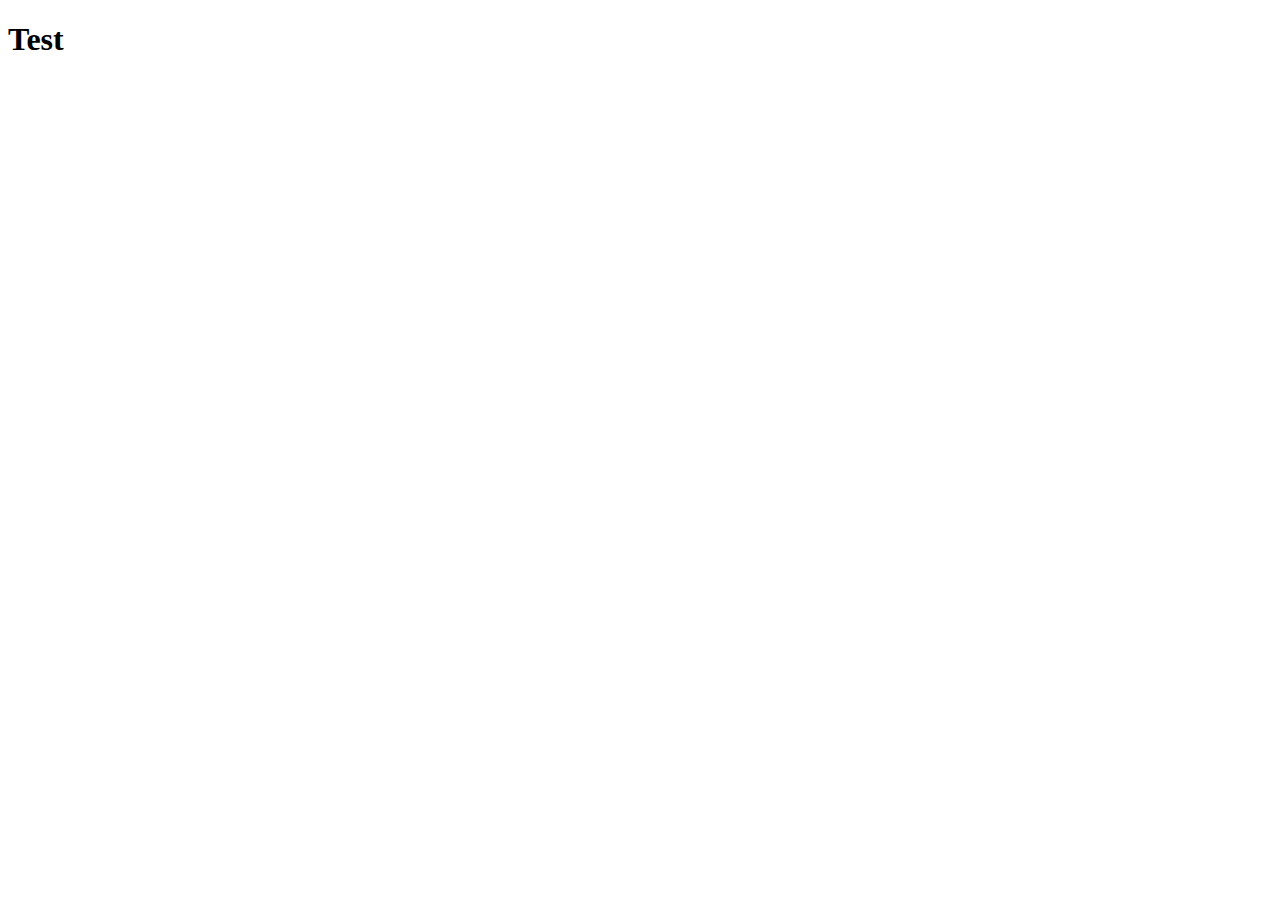
==== index.html @ d81a9646 "fill index.html" ====
<!DOCTYPE html>
<html lang="en">
  <head>
    <meta charset="UTF-8" />
    <meta name="viewport" content="width=device-width, initial-scale=1.0" />
    <title>Document</title>
  </head>
  <body>
    <h1>Test</h1>
  </body>
</html>
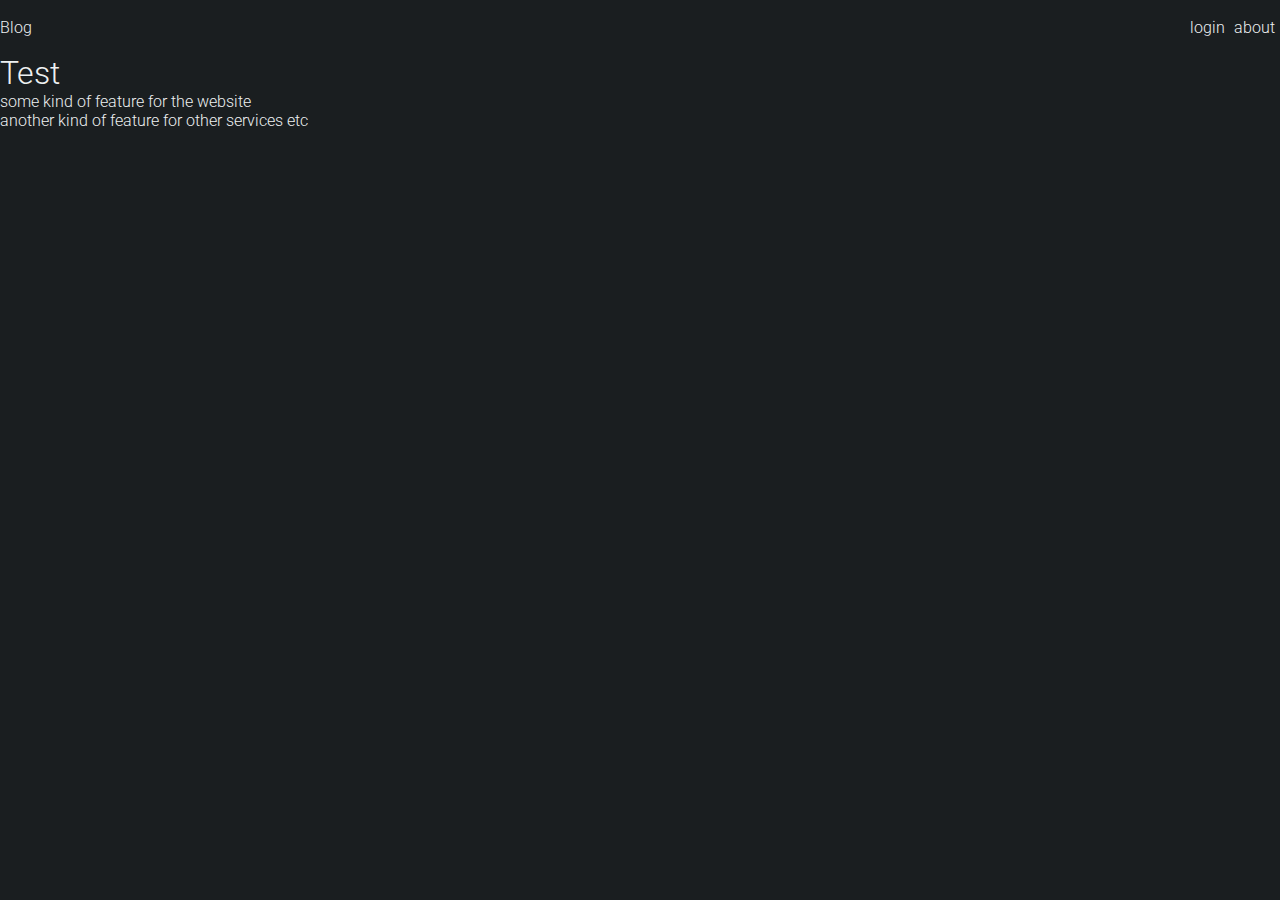
==== commit 39b64e6d: "add modifications" ====
--- a/index.html
+++ b/index.html
@@ -3,9 +3,26 @@
   <head>
     <meta charset="UTF-8" />
     <meta name="viewport" content="width=device-width, initial-scale=1.0" />
-    <title>Document</title>
+    <link rel="stylesheet" href="css/styles.css" />
+    <title>Blog</title>
   </head>
   <body>
+    <header class="h-container">
+      <div class="brand">
+        Blog
+      </div>
+      <nav class="navbar">
+        <div>
+          <ul class="nav-links">
+            <li><a class="nav-link" href="#">login</a></li>
+            <li><a class="nav-link" href="#">about</a></li>
+          </ul>
+        </div>
+      </nav>
+    </header>
+
     <h1>Test</h1>
+    <p>some kind of feature for the website</p>
+    <p>another kind of feature for other services etc</p>
   </body>
 </html>
--- a/css/styles.css
+++ b/css/styles.css
@@ -0,0 +1,44 @@
+@import url("https://fonts.googleapis.com/css2?family=Roboto:wght@300&display=swap");
+@import url("https://fonts.googleapis.com/css2?family=Roboto:wght@500&display=swap");
+
+* {
+  box-sizing: border-box;
+  padding: 0;
+  margin: 0;
+  background-color: rgb(26, 30, 32);
+  color: #edf0f1;
+  font-family: Roboto, sans-serif;
+  font-weight: 300;
+}
+
+header {
+  display: flex;
+  /* border: solid blue 0.2rem; */
+  /* margin: auto; */
+  /* align-items: center; */
+  height: 6vh;
+}
+
+.navbar,
+.nav-links,
+.brand {
+  display: flex;
+  list-style: none;
+  align-items: center;
+}
+
+.brand {
+  cursor: pointer;
+  /* border: solid red 0.1rem; */
+}
+.navbar {
+  flex: 1;
+  justify-content: flex-end;
+  /* border: solid black 0.1rem; */
+}
+
+.nav-link {
+  margin: 0.3em;
+  text-decoration: none;
+  /* border: solid green 0.1em; */
+}
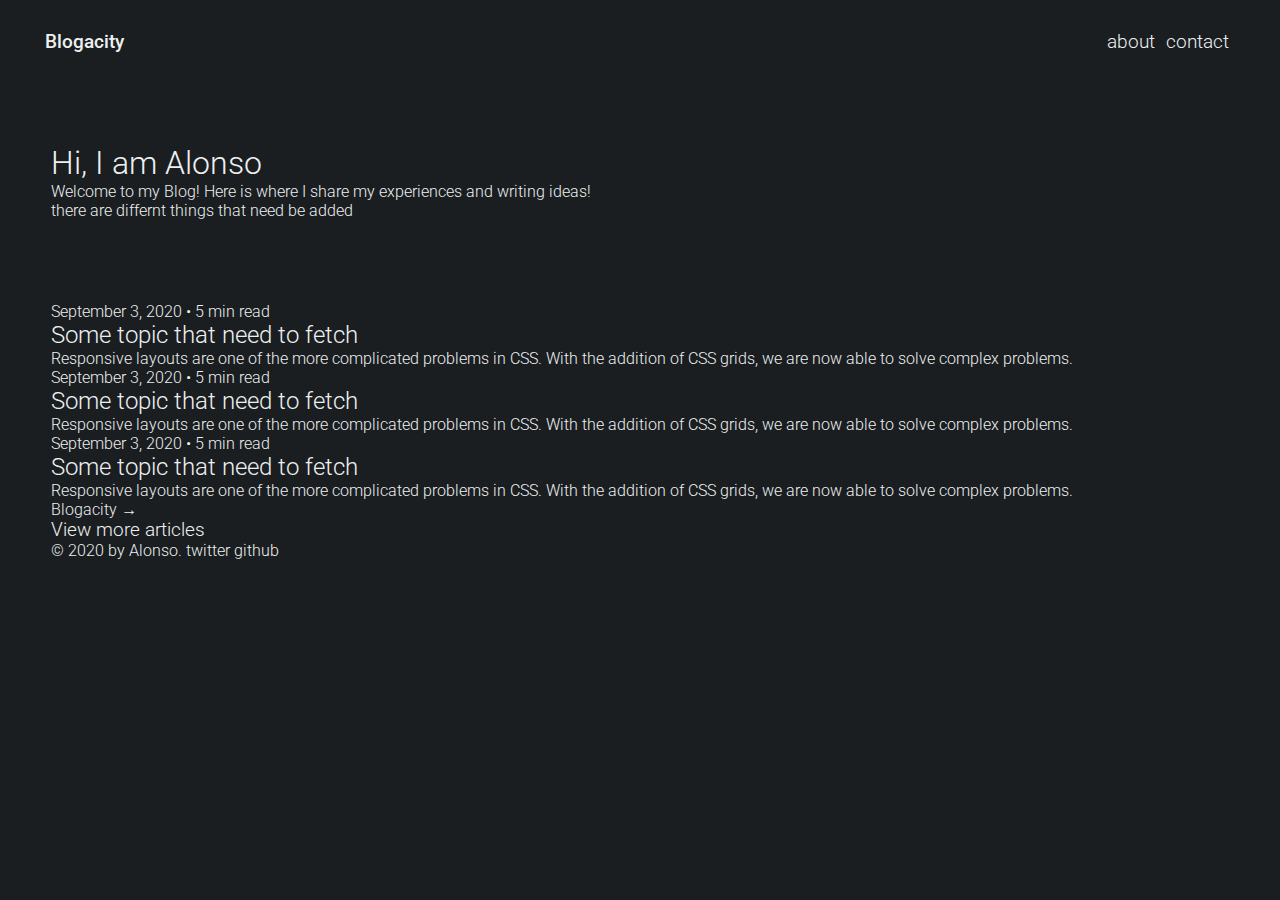
==== commit fae13f0a: "add html structure and basic styles" ====
--- a/index.html
+++ b/index.html
@@ -7,22 +7,84 @@
     <title>Blog</title>
   </head>
   <body>
-    <header class="h-container">
-      <div class="brand">
-        Blog
-      </div>
-      <nav class="navbar">
-        <div>
-          <ul class="nav-links">
-            <li><a class="nav-link" href="#">login</a></li>
-            <li><a class="nav-link" href="#">about</a></li>
-          </ul>
+
+    <div class="site">
+      <!-- Header -->
+      <header class="header" role="banner">
+        <div class="brand">
+          Blogacity
         </div>
-      </nav>
-    </header>
+        <nav class="navbar">
+            <ul class="nav-links">
+              <li><a class="nav-link" href="#">about</a></li>
+              <li><a class="nav-link" href="#">contact</a></li>
+            </ul>
+        </nav>
+      </header>
+      
+      <!-- Main -->
+      <main class="content">
+        <!-- Hero -->
+        <section class="hero">
+          <div class="stack">
+            <h1 class="title">Hi, I am Alonso</h1>
+            <span>Welcome to my Blog! Here is where I share my experiences and writing ideas!
+              there are differnt things that need be added
+            </span>
+          </div>
+          <aside></aside>
+        </section>
+        <!-- Feed -->
+        <section class="stack-feed" role="feed">
+          <div class="stack-articles" role="feed">
 
-    <h1>Test</h1>
-    <p>some kind of feature for the website</p>
-    <p>another kind of feature for other services etc</p>
+            <section class="card" role="article">
+              <div class="card-content">
+                <span class="card-meta">September 3, 2020 • 5 min read</span>
+                <a href="#" class="card-title">
+                  <h2>Some topic that need to fetch</h2>
+                </a>
+                <span class="card-subtitle">Responsive layouts are one of the more complicated problems in CSS. With the addition of CSS grids, we are now able to solve complex problems.</span>
+              </div>
+            </section>
+            <section class="card" role="article">
+              <div class="card-content">
+                <span class="card-meta">September 3, 2020 • 5 min read</span>
+                <a href="#" class="card-title">
+                  <h2>Some topic that need to fetch</h2>
+                </a>
+                <span class="card-subtitle">Responsive layouts are one of the more complicated problems in CSS. With the addition of CSS grids, we are now able to solve complex problems.</span>
+              </div>
+            </section>
+            <section class="card" role="article">
+              <div class="card-content">
+                <span class="card-meta">September 3, 2020 • 5 min read</span>
+                <a href="#" class="card-title">
+                  <h2>Some topic that need to fetch</h2>
+                </a>
+                <span class="card-subtitle">Responsive layouts are one of the more complicated problems in CSS. With the addition of CSS grids, we are now able to solve complex problems.</span>
+              </div>
+            </section>
+          </div>
+
+          <!-- Pagination -->
+          <aside class="pagination">
+            <a class="previous" href="/blogacity">
+              <span>Blogacity →</span>
+              <h3>View more articles</h3>
+            </a>
+          </aside>
+        </section>
+      
+      </section>
+
+      <!-- Footer -->
+      <footer class="footer">
+        <span>© 2020 by Alonso.</span>
+        <a href="https://twitter.com/vycke_" alt="Link to my Twitter page">twitter</a>
+        <a href="https://github.com/vycke" alt="Link to my Github page">github</a>
+      </footer>
+    </div>
+  
   </body>
 </html>
--- a/css/styles.css
+++ b/css/styles.css
@@ -1,5 +1,7 @@
 @import url("https://fonts.googleapis.com/css2?family=Roboto:wght@300&display=swap");
 @import url("https://fonts.googleapis.com/css2?family=Roboto:wght@500&display=swap");
+
+/* ---------------Global------------------ */
 
 * {
   box-sizing: border-box;
@@ -9,36 +11,85 @@
   color: #edf0f1;
   font-family: Roboto, sans-serif;
   font-weight: 300;
+  text-decoration-line: none;
+  list-style: none;
 }
+
+a[href]:hover,
+a:hover > * {
+  color: #00ccff;
+}
+
+/* ---------------Site------------------ */
+
+.site {
+  display: flex;
+  flex-direction: column;
+  max-width: 100%;
+  min-width: 100vh;
+}
+
+/* ---------------Header------------------ */
 
 header {
   display: flex;
-  /* border: solid blue 0.2rem; */
-  /* margin: auto; */
-  /* align-items: center; */
-  height: 6vh;
+  width: 100%;
+  margin: 0 auto;
+  align-items: center;
+  font-size: 1.2rem;
+  line-height: 1.3rem;
+  padding: 2rem 2%;
 }
 
 .navbar,
 .nav-links,
 .brand {
   display: flex;
-  list-style: none;
-  align-items: center;
 }
 
 .brand {
   cursor: pointer;
-  /* border: solid red 0.1rem; */
+  margin: 0 1em;
+  font-weight: 500;
 }
+
 .navbar {
   flex: 1;
   justify-content: flex-end;
-  /* border: solid black 0.1rem; */
+  margin: 0 1em;
 }
 
 .nav-link {
   margin: 0.3em;
   text-decoration: none;
-  /* border: solid green 0.1em; */
 }
+
+/* ---------------Main------------------ */
+.content {
+  flex-grow: 1;
+  width: 100%;
+}
+
+main {
+  display: block;
+  padding: 0 4%;
+}
+
+.hero {
+  display: grid;
+  row-gap: 2em;
+  column-gap: 2em;
+  grid-template-columns: repeat(2, 1fr);
+  width: 100%;
+  margin: 0 auto;
+  padding-top: 5%;
+  padding-bottom: 7%;
+}
+
+.stack {
+  display: block;
+}
+
+.aside {
+  display: block;
+}
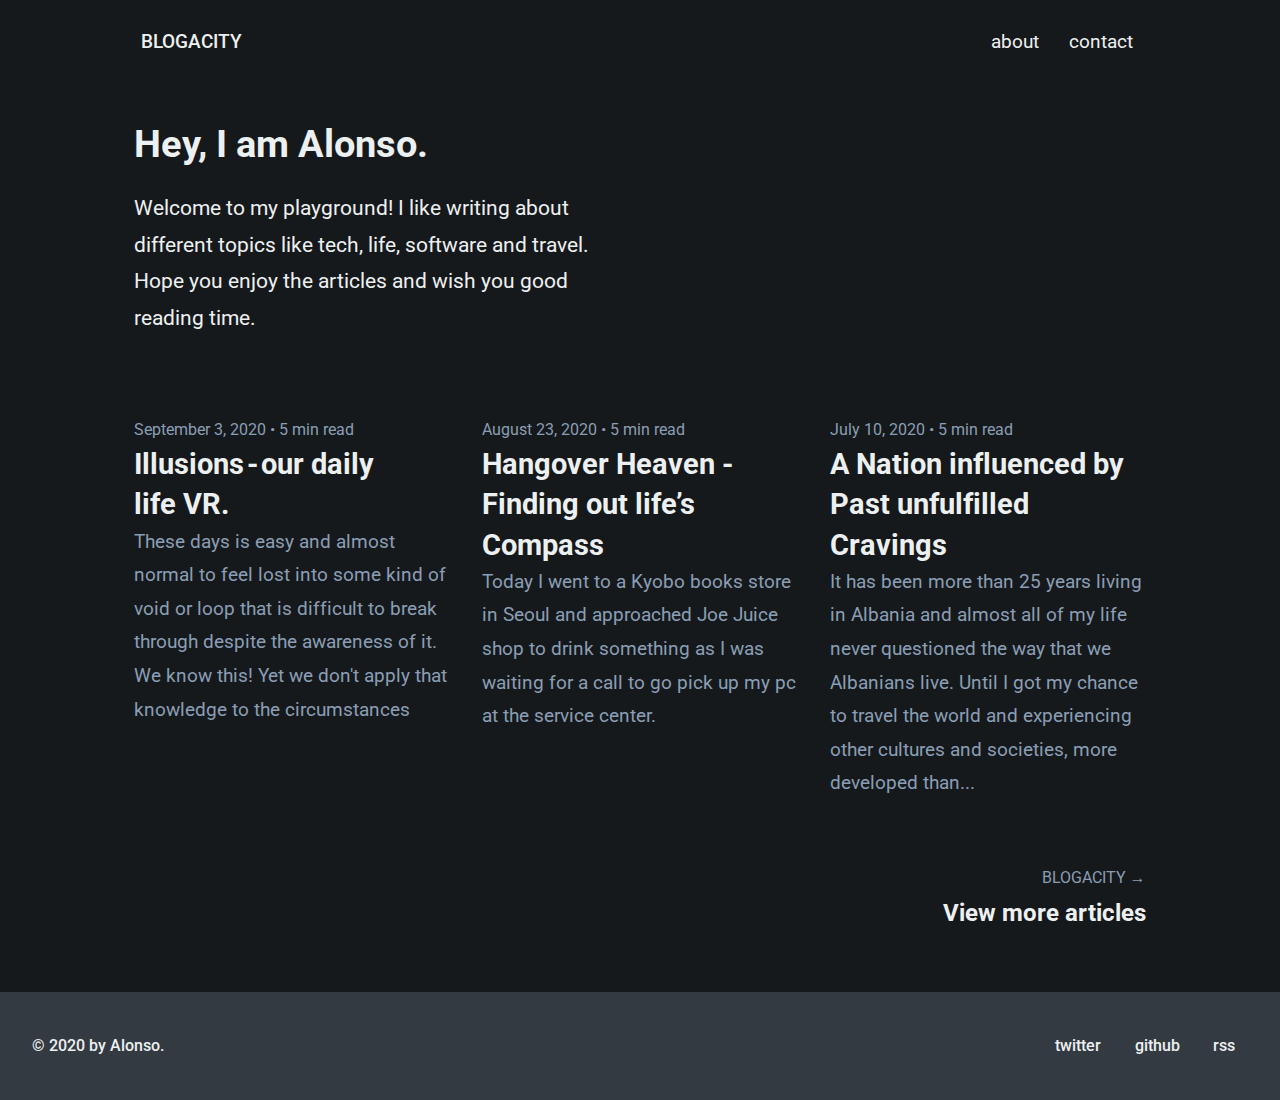
==== commit 659bedca: "add page.html and grid layout, fix specific card content to match dates and written articles" ====
--- a/index.html
+++ b/index.html
@@ -7,84 +7,105 @@
     <title>Blog</title>
   </head>
   <body>
-
     <div class="site">
       <!-- Header -->
       <header class="header" role="banner">
-        <div class="brand">
-          Blogacity
-        </div>
+        <a class="brand" href="index.html">Blogacity</a>
         <nav class="navbar">
-            <ul class="nav-links">
-              <li><a class="nav-link" href="#">about</a></li>
-              <li><a class="nav-link" href="#">contact</a></li>
-            </ul>
+          <ul class="nav-links">
+            <li><a class="nav-link" href="#">about</a></li>
+            <li><a class="nav-link" href="#">contact</a></li>
+          </ul>
         </nav>
       </header>
-      
+
       <!-- Main -->
-      <main class="content">
+      <main class="content stack-main">
         <!-- Hero -->
         <section class="hero">
           <div class="stack">
-            <h1 class="title">Hi, I am Alonso</h1>
-            <span>Welcome to my Blog! Here is where I share my experiences and writing ideas!
-              there are differnt things that need be added
+            <h1 class="title">Hey, I am Alonso.</h1>
+            <span
+              >Welcome to my playground! I like writing about different topics
+              like tech, life, software and travel. Hope you enjoy the articles
+              and wish you good reading time.
             </span>
           </div>
           <aside></aside>
         </section>
+
         <!-- Feed -->
         <section class="stack-feed" role="feed">
           <div class="stack-articles" role="feed">
-
             <section class="card" role="article">
               <div class="card-content">
                 <span class="card-meta">September 3, 2020 • 5 min read</span>
                 <a href="#" class="card-title">
-                  <h2>Some topic that need to fetch</h2>
+                  <h2>Illusions - our daily life VR.</h2>
                 </a>
-                <span class="card-subtitle">Responsive layouts are one of the more complicated problems in CSS. With the addition of CSS grids, we are now able to solve complex problems.</span>
+                <span class="card-subtitle">
+                  These days is easy and almost normal to feel lost into some
+                  kind of void or loop that is difficult to break through
+                  despite the awareness of it. We know this! Yet we don't apply
+                  that knowledge to the circumstances</span
+                >
               </div>
             </section>
             <section class="card" role="article">
               <div class="card-content">
-                <span class="card-meta">September 3, 2020 • 5 min read</span>
+                <span class="card-meta">August 23, 2020 • 5 min read</span>
                 <a href="#" class="card-title">
-                  <h2>Some topic that need to fetch</h2>
+                  <h2>Hangover Heaven - Finding out life’s Compass</h2>
                 </a>
-                <span class="card-subtitle">Responsive layouts are one of the more complicated problems in CSS. With the addition of CSS grids, we are now able to solve complex problems.</span>
+                <span class="card-subtitle">
+                  Today I went to a Kyobo books store in Seoul and approached
+                  Joe Juice shop to drink something as I was waiting for a call
+                  to go pick up my pc at the service center.</span
+                >
               </div>
             </section>
             <section class="card" role="article">
               <div class="card-content">
-                <span class="card-meta">September 3, 2020 • 5 min read</span>
+                <span class="card-meta">July 10, 2020 • 5 min read</span>
                 <a href="#" class="card-title">
-                  <h2>Some topic that need to fetch</h2>
+                  <h2>A Nation influenced by Past unfulfilled Cravings</h2>
                 </a>
-                <span class="card-subtitle">Responsive layouts are one of the more complicated problems in CSS. With the addition of CSS grids, we are now able to solve complex problems.</span>
+                <span class="card-subtitle"
+                  >It has been more than 25 years living in Albania and almost
+                  all of my life never questioned the way that we Albanians
+                  live. Until I got my chance to travel the world and
+                  experiencing other cultures and societies, more developed
+                  than...</span
+                >
               </div>
             </section>
           </div>
 
           <!-- Pagination -->
           <aside class="pagination">
-            <a class="previous" href="/blogacity">
+            <a class="previous" href="pages/page.html">
               <span>Blogacity →</span>
               <h3>View more articles</h3>
             </a>
           </aside>
         </section>
-      
-      </section>
+      </main>
 
       <!-- Footer -->
       <footer class="footer">
         <span>© 2020 by Alonso.</span>
-        <a href="https://twitter.com/vycke_" alt="Link to my Twitter page">twitter</a>
-        <a href="https://github.com/vycke" alt="Link to my Github page">github</a>
+        <a href="https://twitter.com/i0ns0" alt="Link to my Twitter page"
+          >twitter</a
+        >
+        <a href="https://github.com/onso89" alt="Link to my Github page"
+          >github</a
+        >
+        <a
+          href="https://www.linkedin.com/in/alonso-ahmetaj/"
+          alt="Link to my Linkedin page"
+          >rss</a
+        >
       </footer>
     </div>
-  
   </body>
 </html>
--- a/css/styles.css
+++ b/css/styles.css
@@ -1,4 +1,5 @@
 @import url("https://fonts.googleapis.com/css2?family=Roboto:wght@300&display=swap");
+@import url("https://fonts.googleapis.com/css2?family=Roboto&display=swap");
 @import url("https://fonts.googleapis.com/css2?family=Roboto:wght@500&display=swap");
 
 /* ---------------Global------------------ */
@@ -7,12 +8,28 @@
   box-sizing: border-box;
   padding: 0;
   margin: 0;
-  background-color: rgb(26, 30, 32);
   color: #edf0f1;
   font-family: Roboto, sans-serif;
-  font-weight: 300;
   text-decoration-line: none;
   list-style: none;
+}
+
+html,
+body {
+  min-height: 100hv;
+  height: 100%;
+}
+
+body {
+  scroll-behavior: smooth;
+  text-rendering: optimizeSpeed;
+  line-height: 1.75;
+  background-color: rgb(22, 25, 27);
+  font-weight: 400;
+}
+
+[ckass^="stack"] > * {
+  margin: 0;
 }
 
 a[href]:hover,
@@ -25,8 +42,8 @@
 .site {
   display: flex;
   flex-direction: column;
+  height: 100%;
   max-width: 100%;
-  min-width: 100vh;
 }
 
 /* ---------------Header------------------ */
@@ -34,6 +51,7 @@
 header {
   display: flex;
   width: 100%;
+  max-width: 85%;
   margin: 0 auto;
   align-items: center;
   font-size: 1.2rem;
@@ -51,6 +69,7 @@
   cursor: pointer;
   margin: 0 1em;
   font-weight: 500;
+  text-transform: uppercase;
 }
 
 .navbar {
@@ -62,17 +81,21 @@
 .nav-link {
   margin: 0.3em;
   text-decoration: none;
-}
-
-/* ---------------Main------------------ */
+  padding-left: 1em;
+}
+
+/* ---------------Content------------------ */
+main {
+  display: block;
+  padding: 2% 3%;
+  width: 100%;
+  max-width: 85%;
+  margin: 0 auto;
+}
+
 .content {
   flex-grow: 1;
   width: 100%;
-}
-
-main {
-  display: block;
-  padding: 0 4%;
 }
 
 .hero {
@@ -80,16 +103,108 @@
   row-gap: 2em;
   column-gap: 2em;
   grid-template-columns: repeat(2, 1fr);
-  width: 100%;
   margin: 0 auto;
-  padding-top: 5%;
-  padding-bottom: 7%;
-}
-
-.stack {
-  display: block;
-}
-
-.aside {
-  display: block;
-}
+}
+
+.stack .title {
+  padding-bottom: 0.8rem;
+  font-size: 2.4em;
+}
+
+.stack span {
+  font-size: 1.3em;
+}
+
+.stack-feed {
+  margin-top: 5em;
+}
+
+.stack-articles {
+  display: grid;
+  grid-row-gap: 2em;
+  grid-column-gap: 2em;
+  grid-template-columns: repeat(auto-fit, minmax(30px, 1fr));
+  width: 100%;
+  margin: 0;
+}
+
+.card {
+  position: relative;
+  display: grid;
+  grid-template-rows: auto 1fr;
+  grid-template-columns: repeat(auto-fit, minmax(40px, 1fr));
+  overflow: hidden;
+  column-gap: 2em;
+  row-gap: 2em;
+  min-width: 40px;
+}
+
+.card-content {
+  display: flex;
+  flex-direction: column;
+}
+
+.card-content .card-meta,
+.card-subtitle {
+  color: #8a9eb5;
+}
+
+.card-title {
+  font-size: 1.2em;
+  line-height: 1.4;
+}
+
+.card-subtitle {
+  font-size: 1.2em;
+}
+
+/* ---------------Pagination------------------ */
+.pagination {
+  display: grid;
+  grid-row-gap: 3em;
+  grid-column-gap: 3em;
+  grid-template-columns: repeat(auto-fit, minmax(30px, 1fr));
+  width: 100%;
+}
+
+.pagination .previous {
+  align-items: flex-end;
+  text-align: right;
+}
+
+.pagination a.previous {
+  display: flex;
+  flex-direction: column;
+  justify-content: center;
+  padding: 2rem 0;
+  text-decoration-color: transparent;
+}
+
+.previous span {
+  text-transform: uppercase;
+  color: #8a9eb5;
+}
+
+.previous h3 {
+  font-size: 1.5em;
+}
+/* ---------------Footer------------------ */
+.footer {
+  display: flex;
+  flex-direction: row;
+  flex-wrap: wrap;
+  align-items: center;
+  justify-content: flex-end;
+  padding: 2em;
+  background: #333a41;
+  font-weight: 500;
+}
+
+.footer span {
+  flex-grow: 1;
+}
+
+.footer > * + * {
+  margin-left: 0.5rem;
+  padding: 0.5em 0.8em;
+}
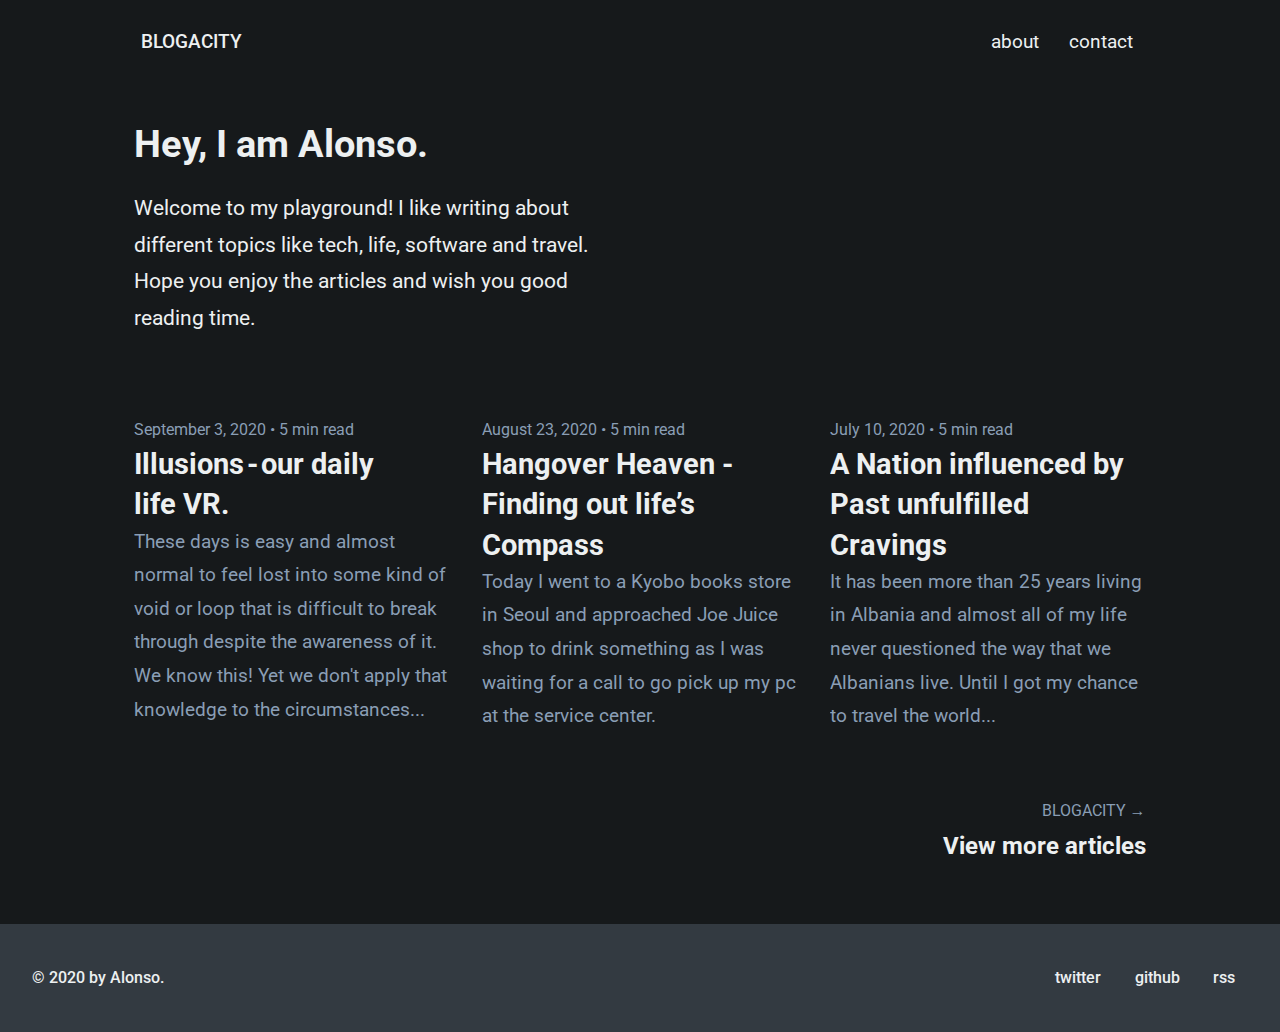
==== commit 91300060: "add fluid layout with grid properties, fix main to content and stack-main, distribute padding top-bo" ====
--- a/index.html
+++ b/index.html
@@ -47,7 +47,7 @@
                   These days is easy and almost normal to feel lost into some
                   kind of void or loop that is difficult to break through
                   despite the awareness of it. We know this! Yet we don't apply
-                  that knowledge to the circumstances</span
+                  that knowledge to the circumstances...</span
                 >
               </div>
             </section>
@@ -73,9 +73,7 @@
                 <span class="card-subtitle"
                   >It has been more than 25 years living in Albania and almost
                   all of my life never questioned the way that we Albanians
-                  live. Until I got my chance to travel the world and
-                  experiencing other cultures and societies, more developed
-                  than...</span
+                  live. Until I got my chance to travel the world...</span
                 >
               </div>
             </section>
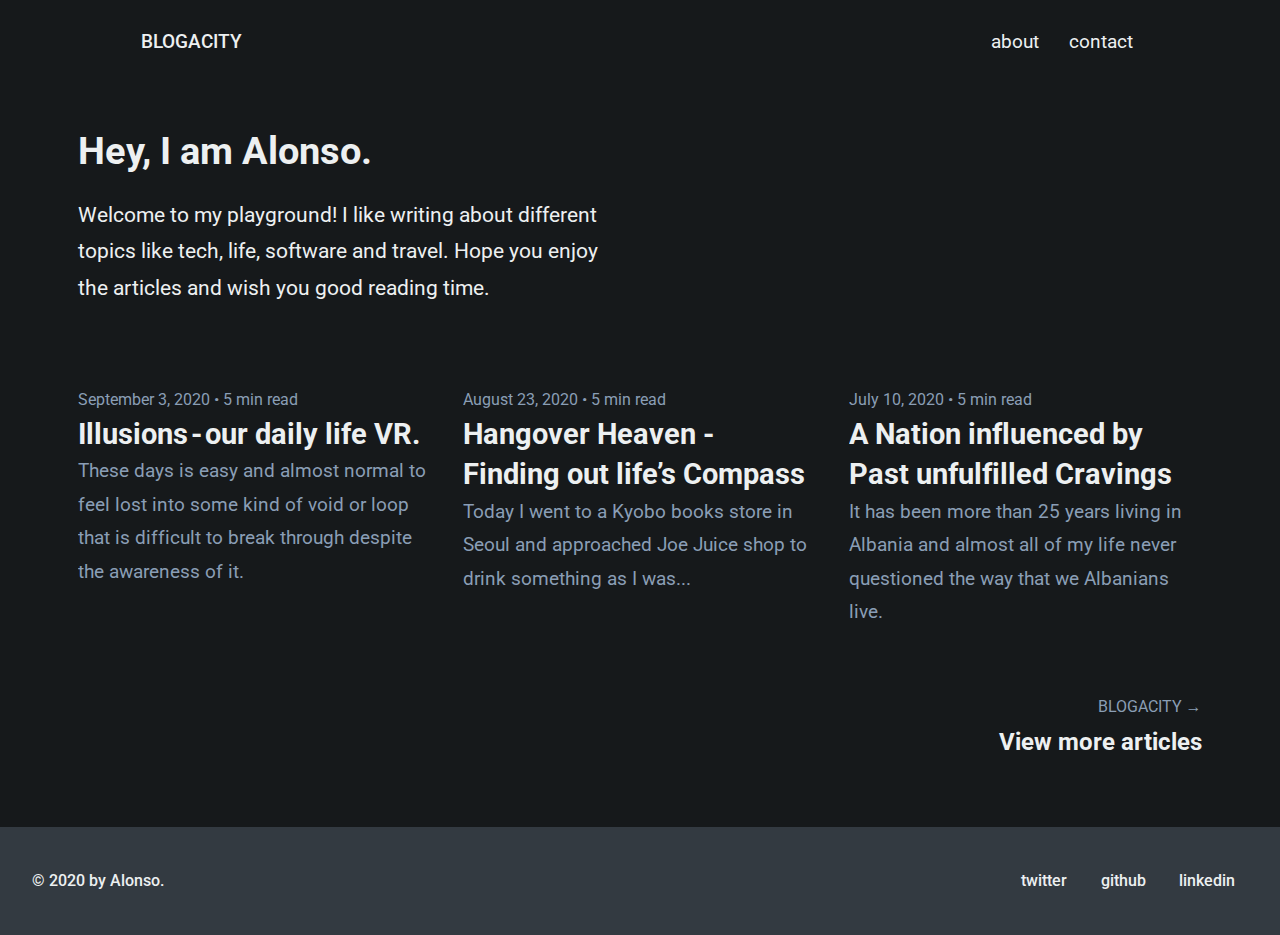
==== commit 65259707: "add fluid response to page.html fonts and spacing" ====
--- a/index.html
+++ b/index.html
@@ -40,14 +40,13 @@
             <section class="card" role="article">
               <div class="card-content">
                 <span class="card-meta">September 3, 2020 • 5 min read</span>
-                <a href="#" class="card-title">
+                <a href="pages/page.html" class="card-title">
                   <h2>Illusions - our daily life VR.</h2>
                 </a>
                 <span class="card-subtitle">
                   These days is easy and almost normal to feel lost into some
                   kind of void or loop that is difficult to break through
-                  despite the awareness of it. We know this! Yet we don't apply
-                  that knowledge to the circumstances...</span
+                  despite the awareness of it.</span
                 >
               </div>
             </section>
@@ -59,8 +58,7 @@
                 </a>
                 <span class="card-subtitle">
                   Today I went to a Kyobo books store in Seoul and approached
-                  Joe Juice shop to drink something as I was waiting for a call
-                  to go pick up my pc at the service center.</span
+                  Joe Juice shop to drink something as I was...</span
                 >
               </div>
             </section>
@@ -73,7 +71,7 @@
                 <span class="card-subtitle"
                   >It has been more than 25 years living in Albania and almost
                   all of my life never questioned the way that we Albanians
-                  live. Until I got my chance to travel the world...</span
+                  live.</span
                 >
               </div>
             </section>
@@ -81,7 +79,7 @@
 
           <!-- Pagination -->
           <aside class="pagination">
-            <a class="previous" href="pages/page.html">
+            <a class="previous" href="pages/articles-page.html">
               <span>Blogacity →</span>
               <h3>View more articles</h3>
             </a>
@@ -101,7 +99,7 @@
         <a
           href="https://www.linkedin.com/in/alonso-ahmetaj/"
           alt="Link to my Linkedin page"
-          >rss</a
+          >linkedin</a
         >
       </footer>
     </div>
--- a/css/styles.css
+++ b/css/styles.css
@@ -85,24 +85,28 @@
 }
 
 /* ---------------Content------------------ */
-main {
-  display: block;
-  padding: 2% 3%;
-  width: 100%;
-  max-width: 85%;
-  margin: 0 auto;
-}
 
 .content {
   flex-grow: 1;
   width: 100%;
+  padding-top: 2.5%;
+  padding-bottom: 2.5%;
+}
+
+.stack-main {
+  display: block;
+  padding-left: 3%;
+  padding-right: 3%;
+  width: 100%;
+  max-width: 1200px;
+  margin: 0 auto;
 }
 
 .hero {
   display: grid;
   row-gap: 2em;
   column-gap: 2em;
-  grid-template-columns: repeat(2, 1fr);
+  grid-template-columns: repeat(auto-fit, minmax(300px, 1fr));
   margin: 0 auto;
 }
 
@@ -123,7 +127,7 @@
   display: grid;
   grid-row-gap: 2em;
   grid-column-gap: 2em;
-  grid-template-columns: repeat(auto-fit, minmax(30px, 1fr));
+  grid-template-columns: repeat(auto-fit, minmax(275px, 1fr));
   width: 100%;
   margin: 0;
 }
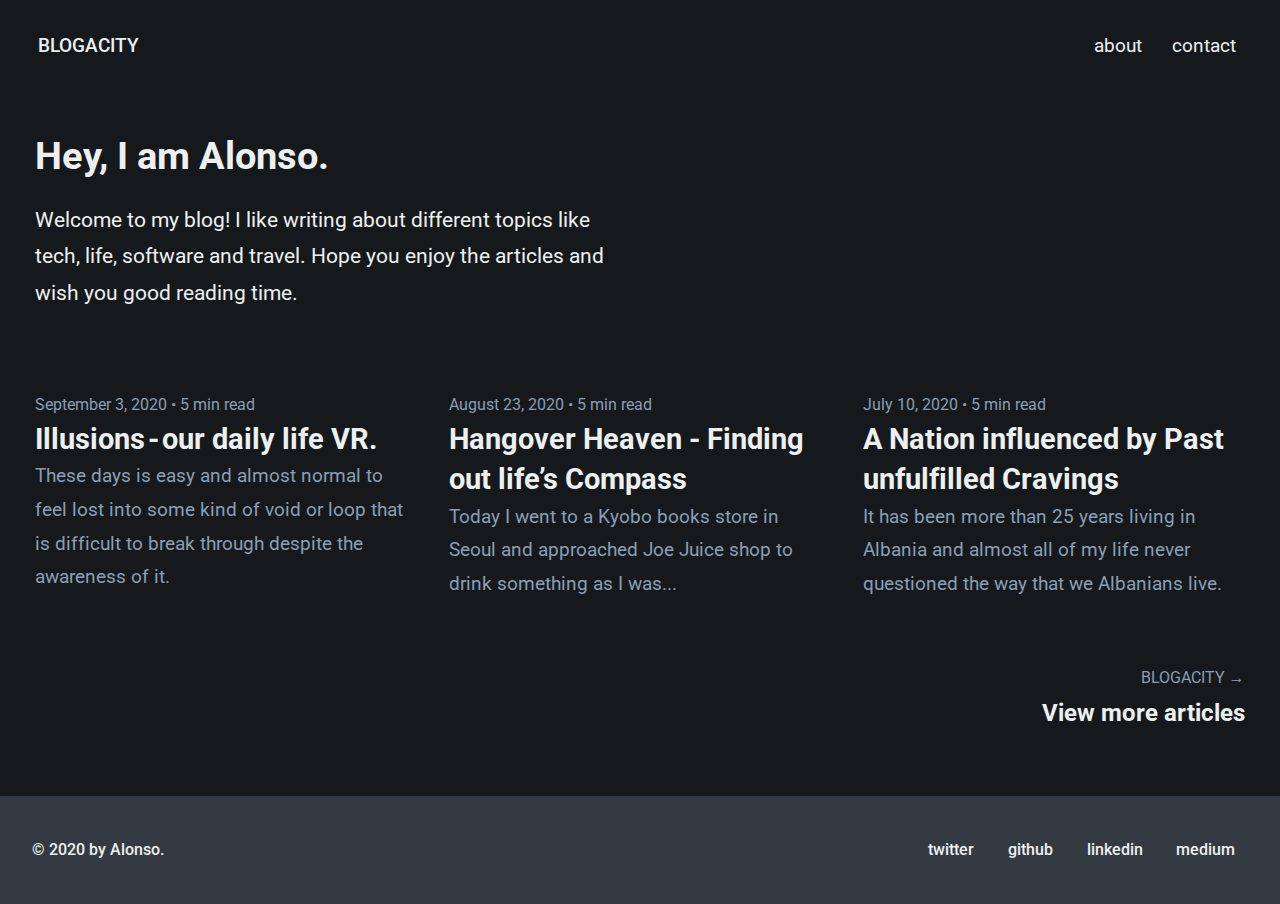
==== commit 48641224: "add medium link site" ====
--- a/index.html
+++ b/index.html
@@ -26,9 +26,9 @@
           <div class="stack">
             <h1 class="title">Hey, I am Alonso.</h1>
             <span
-              >Welcome to my playground! I like writing about different topics
-              like tech, life, software and travel. Hope you enjoy the articles
-              and wish you good reading time.
+              >Welcome to my blog! I like writing about different topics like
+              tech, life, software and travel. Hope you enjoy the articles and
+              wish you good reading time.
             </span>
           </div>
           <aside></aside>
@@ -53,7 +53,7 @@
             <section class="card" role="article">
               <div class="card-content">
                 <span class="card-meta">August 23, 2020 • 5 min read</span>
-                <a href="#" class="card-title">
+                <a href="pages/page.html" class="card-title">
                   <h2>Hangover Heaven - Finding out life’s Compass</h2>
                 </a>
                 <span class="card-subtitle">
@@ -65,7 +65,7 @@
             <section class="card" role="article">
               <div class="card-content">
                 <span class="card-meta">July 10, 2020 • 5 min read</span>
-                <a href="#" class="card-title">
+                <a href="pages/page.html" class="card-title">
                   <h2>A Nation influenced by Past unfulfilled Cravings</h2>
                 </a>
                 <span class="card-subtitle"
@@ -101,6 +101,9 @@
           alt="Link to my Linkedin page"
           >linkedin</a
         >
+        <a href="https://medium.com/@alonsoahmetaj" alt="Link to my Medium page"
+          >medium</a
+        >
       </footer>
     </div>
   </body>
--- a/css/styles.css
+++ b/css/styles.css
@@ -1,9 +1,12 @@
-@import url("https://fonts.googleapis.com/css2?family=Roboto:wght@300&display=swap");
-@import url("https://fonts.googleapis.com/css2?family=Roboto&display=swap");
-@import url("https://fonts.googleapis.com/css2?family=Roboto:wght@500&display=swap");
+@import url(header.css);
+@import url(content.css);
+@import url(pagination.css);
+@import url(footer.css);
+@import url(fonts.css);
+@import url(articles-page.css);
+@import url(page.css);
 
 /* ---------------Global------------------ */
-
 * {
   box-sizing: border-box;
   padding: 0;
@@ -32,183 +35,11 @@
   margin: 0;
 }
 
+[class^="card"]:hover > * {
+  cursor: pointer;
+}
+
 a[href]:hover,
 a:hover > * {
   color: #00ccff;
 }
-
-/* ---------------Site------------------ */
-
-.site {
-  display: flex;
-  flex-direction: column;
-  height: 100%;
-  max-width: 100%;
-}
-
-/* ---------------Header------------------ */
-
-header {
-  display: flex;
-  width: 100%;
-  max-width: 85%;
-  margin: 0 auto;
-  align-items: center;
-  font-size: 1.2rem;
-  line-height: 1.3rem;
-  padding: 2rem 2%;
-}
-
-.navbar,
-.nav-links,
-.brand {
-  display: flex;
-}
-
-.brand {
-  cursor: pointer;
-  margin: 0 1em;
-  font-weight: 500;
-  text-transform: uppercase;
-}
-
-.navbar {
-  flex: 1;
-  justify-content: flex-end;
-  margin: 0 1em;
-}
-
-.nav-link {
-  margin: 0.3em;
-  text-decoration: none;
-  padding-left: 1em;
-}
-
-/* ---------------Content------------------ */
-
-.content {
-  flex-grow: 1;
-  width: 100%;
-  padding-top: 2.5%;
-  padding-bottom: 2.5%;
-}
-
-.stack-main {
-  display: block;
-  padding-left: 3%;
-  padding-right: 3%;
-  width: 100%;
-  max-width: 1200px;
-  margin: 0 auto;
-}
-
-.hero {
-  display: grid;
-  row-gap: 2em;
-  column-gap: 2em;
-  grid-template-columns: repeat(auto-fit, minmax(300px, 1fr));
-  margin: 0 auto;
-}
-
-.stack .title {
-  padding-bottom: 0.8rem;
-  font-size: 2.4em;
-}
-
-.stack span {
-  font-size: 1.3em;
-}
-
-.stack-feed {
-  margin-top: 5em;
-}
-
-.stack-articles {
-  display: grid;
-  grid-row-gap: 2em;
-  grid-column-gap: 2em;
-  grid-template-columns: repeat(auto-fit, minmax(275px, 1fr));
-  width: 100%;
-  margin: 0;
-}
-
-.card {
-  position: relative;
-  display: grid;
-  grid-template-rows: auto 1fr;
-  grid-template-columns: repeat(auto-fit, minmax(40px, 1fr));
-  overflow: hidden;
-  column-gap: 2em;
-  row-gap: 2em;
-  min-width: 40px;
-}
-
-.card-content {
-  display: flex;
-  flex-direction: column;
-}
-
-.card-content .card-meta,
-.card-subtitle {
-  color: #8a9eb5;
-}
-
-.card-title {
-  font-size: 1.2em;
-  line-height: 1.4;
-}
-
-.card-subtitle {
-  font-size: 1.2em;
-}
-
-/* ---------------Pagination------------------ */
-.pagination {
-  display: grid;
-  grid-row-gap: 3em;
-  grid-column-gap: 3em;
-  grid-template-columns: repeat(auto-fit, minmax(30px, 1fr));
-  width: 100%;
-}
-
-.pagination .previous {
-  align-items: flex-end;
-  text-align: right;
-}
-
-.pagination a.previous {
-  display: flex;
-  flex-direction: column;
-  justify-content: center;
-  padding: 2rem 0;
-  text-decoration-color: transparent;
-}
-
-.previous span {
-  text-transform: uppercase;
-  color: #8a9eb5;
-}
-
-.previous h3 {
-  font-size: 1.5em;
-}
-/* ---------------Footer------------------ */
-.footer {
-  display: flex;
-  flex-direction: row;
-  flex-wrap: wrap;
-  align-items: center;
-  justify-content: flex-end;
-  padding: 2em;
-  background: #333a41;
-  font-weight: 500;
-}
-
-.footer span {
-  flex-grow: 1;
-}
-
-.footer > * + * {
-  margin-left: 0.5rem;
-  padding: 0.5em 0.8em;
-}
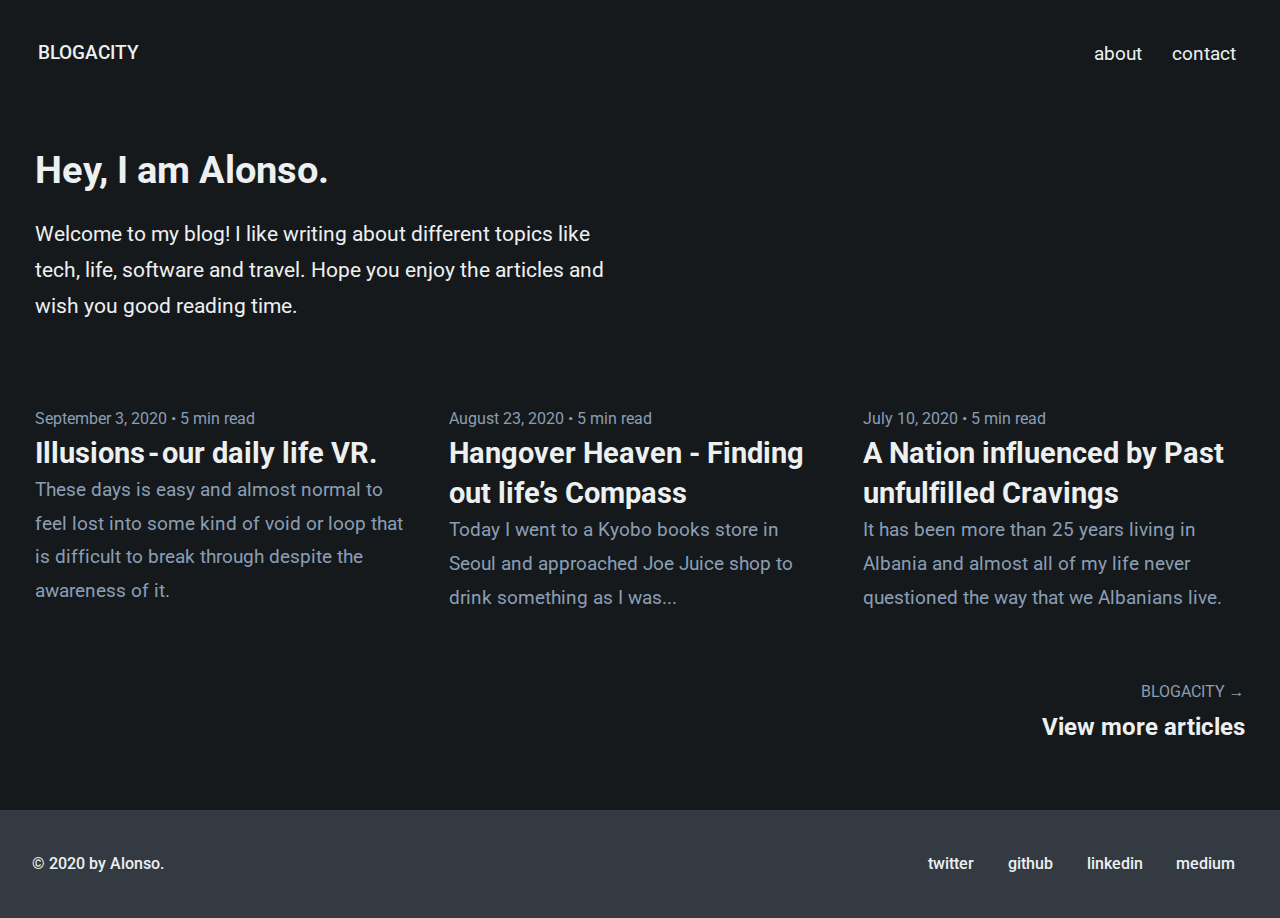
==== commit a57ce88f: "fix fluid page post from % to ch for the middle grid column, add buttons, italics, bold, underline t" ====
--- a/index.html
+++ b/index.html
@@ -13,8 +13,8 @@
         <a class="brand" href="index.html">Blogacity</a>
         <nav class="navbar">
           <ul class="nav-links">
-            <li><a class="nav-link" href="#">about</a></li>
-            <li><a class="nav-link" href="#">contact</a></li>
+            <button class="nav-link"><a href="#">about</a></button>
+            <button class="nav-link"><a href="#">contact</a></button>
           </ul>
         </nav>
       </header>
